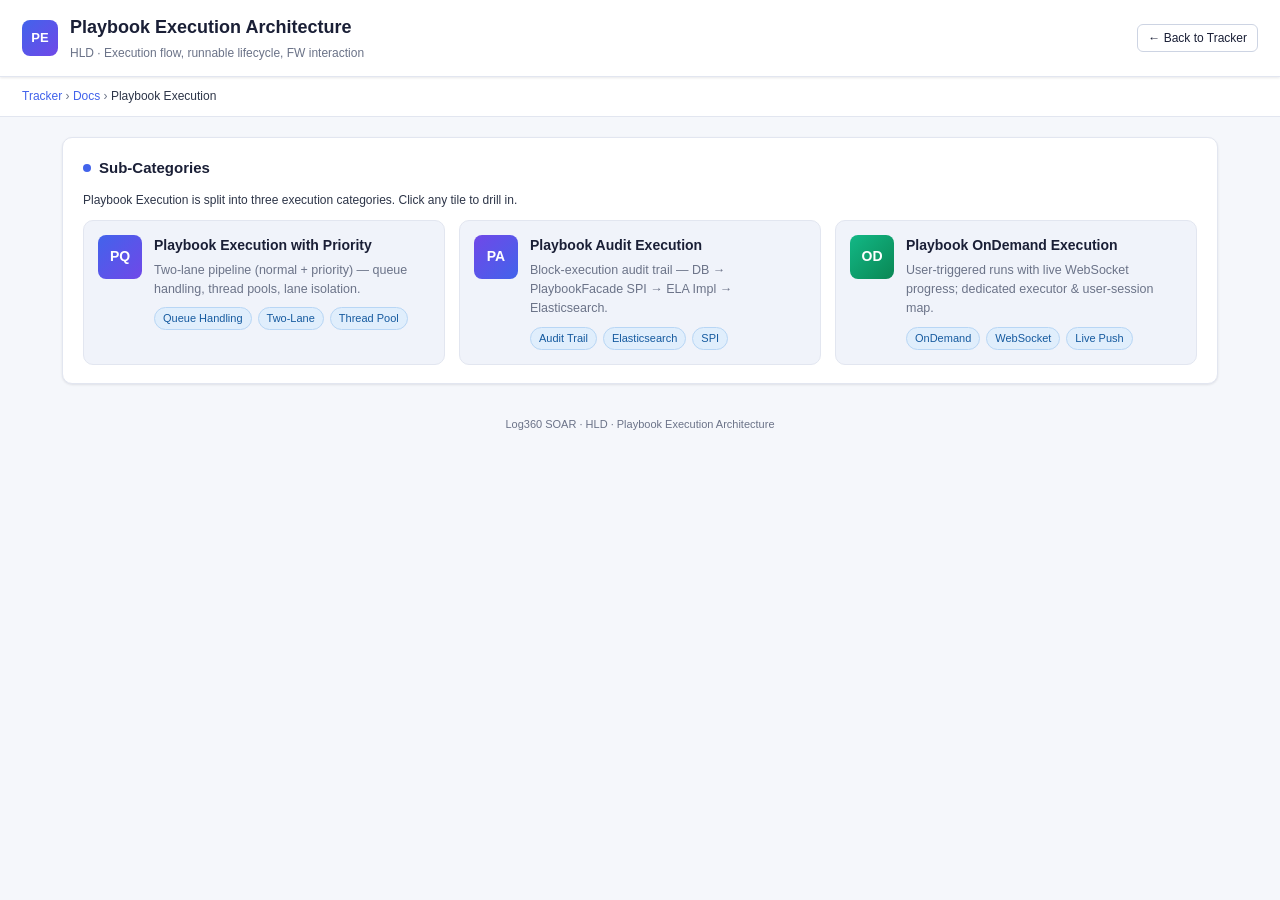
==== docs/playbook-execution/index.html @ b76a2e0a "Playbook Execution UI Changes" ====
<!DOCTYPE html>
<html lang="en">
<head>
<meta charset="UTF-8" />
<meta name="viewport" content="width=device-width,initial-scale=1.0" />
<title>Playbook Execution Architecture | Log360 SOAR</title>
<link rel="stylesheet" href="doc.css" />
</head>
<body>

<header class="app-header">
  <div class="title">
    <div class="logo">PE</div>
    <div>
      <h1>Playbook Execution Architecture</h1>
      <div class="sub">HLD · Execution flow, runnable lifecycle, FW interaction</div>
    </div>
  </div>
  <div class="actions">
    <a class="btn" href="../../index.html">← Back to Tracker</a>
  </div>
</header>

<nav class="crumbs">
  <a href="../../index.html">Tracker</a> ›
  <a href="../../index.html#tab-docs">Docs</a> ›
  <span>Playbook Execution</span>
</nav>

<main>
  <section class="card">
    <h2><span class="dot"></span> Sub-Categories</h2>
    <p class="muted">Playbook Execution is split into three execution categories. Click any tile to drill in.</p>
    <div class="tile-grid">

      <a class="doc-tile-lg" href="priority/index.html">
        <div class="tile-icon" style="background:linear-gradient(135deg,#4263eb,#7048e8);">PQ</div>
        <div>
          <div class="tile-name">Playbook Execution with Priority</div>
          <div class="tile-desc">Two-lane pipeline (normal + priority) — queue handling, thread pools, lane isolation.</div>
          <div class="tile-meta">
            <span class="chip info">Queue Handling</span>
            <span class="chip info">Two-Lane</span>
            <span class="chip info">Thread Pool</span>
          </div>
        </div>
      </a>

      <a class="doc-tile-lg" href="audit/index.html">
        <div class="tile-icon" style="background:linear-gradient(135deg,#7048e8,#4263eb);">PA</div>
        <div>
          <div class="tile-name">Playbook Audit Execution</div>
          <div class="tile-desc">Block-execution audit trail — DB → PlaybookFacade SPI → ELA Impl → Elasticsearch.</div>
          <div class="tile-meta">
            <span class="chip info">Audit Trail</span>
            <span class="chip info">Elasticsearch</span>
            <span class="chip info">SPI</span>
          </div>
        </div>
      </a>

      <a class="doc-tile-lg" href="ondemand/index.html">
        <div class="tile-icon" style="background:linear-gradient(135deg,#12b886,#0a8754);">OD</div>
        <div>
          <div class="tile-name">Playbook OnDemand Execution</div>
          <div class="tile-desc">User-triggered runs with live WebSocket progress; dedicated executor &amp; user-session map.</div>
          <div class="tile-meta">
            <span class="chip info">OnDemand</span>
            <span class="chip info">WebSocket</span>
            <span class="chip info">Live Push</span>
          </div>
        </div>
      </a>

    </div>
  </section>

  <footer class="doc-footer">
    Log360 SOAR · HLD · Playbook Execution Architecture
  </footer>
</main>
</body>
</html>
---- docs/playbook-execution/doc.css ----
/* Shared doc styling — mirrors tracker index.html theme */
:root {
  --bg: #f5f7fb;
  --panel: #ffffff;
  --panel-2: #f0f3fa;
  --border: #e2e6f0;
  --border-strong: #cdd4e3;
  --text: #1a1f36;
  --text-2: #2d3548;
  --muted: #6b7388;
  --accent: #4263eb;
  --accent-2: #7048e8;
  --ok: #12b886;
  --warn: #f59f00;
  --bad: #e03131;
  --info: #1c7ed6;
  --chip: #eef1f8;
  --shadow: 0 1px 3px rgba(15,23,42,0.06), 0 1px 2px rgba(15,23,42,0.04);
  --shadow-lg: 0 4px 12px rgba(15,23,42,0.08);
}
* { box-sizing: border-box; }
html, body {
  margin: 0; padding: 0;
  background: var(--bg);
  color: var(--text);
  font-family: -apple-system, BlinkMacSystemFont, "Segoe UI", Roboto, "Helvetica Neue", Arial, sans-serif;
  font-size: 13px;
  line-height: 1.55;
}
a { color: var(--accent); text-decoration: none; }
a:hover { text-decoration: underline; }
code {
  font-family: ui-monospace, SFMono-Regular, "SF Mono", Menlo, Consolas, monospace;
  background: var(--panel-2);
  border: 1px solid var(--border);
  border-radius: 4px;
  padding: 1px 5px;
  font-size: 12px;
  color: var(--text-2);
}

header.app-header {
  display: flex; align-items: center; justify-content: space-between;
  padding: 14px 22px;
  background: #ffffff;
  border-bottom: 1px solid var(--border);
  position: sticky; top: 0; z-index: 20;
  box-shadow: var(--shadow);
}
header.app-header .title { display: flex; align-items: center; gap: 12px; }
header.app-header h1 { margin: 0; font-size: 18px; font-weight: 600; color: var(--text); }
header.app-header .sub { color: var(--muted); font-size: 12px; margin-top: 2px; }
.logo {
  width: 36px; height: 36px; border-radius: 8px;
  background: linear-gradient(135deg, var(--accent) 0%, var(--accent-2) 100%);
  display: inline-flex; align-items: center; justify-content: center;
  font-weight: 700; color: white; font-size: 13px;
}
.btn {
  background: #ffffff; color: var(--text); border: 1px solid var(--border-strong);
  border-radius: 6px; padding: 6px 10px; cursor: pointer; font-size: 12px;
}
.btn:hover { background: var(--panel-2); border-color: var(--accent); text-decoration: none; }

nav.crumbs {
  padding: 10px 22px; background: #fff; border-bottom: 1px solid var(--border);
  font-size: 12px; color: var(--muted);
}
nav.crumbs a { color: var(--accent); }
nav.crumbs span { color: var(--text-2); font-weight: 500; }

/* Two-column layout: main content + sticky right rail TOC */
.layout {
  display: grid;
  grid-template-columns: minmax(0, 1fr) 240px;
  gap: 28px;
  max-width: 1320px;
  margin: 0 auto;
  padding: 20px 22px 60px;
  align-items: start;
}
.layout > main { padding: 0; max-width: none; }
.toc-rail {
  position: sticky;
  top: 96px; /* below sticky header + crumbs */
  align-self: start;
  background: var(--panel);
  border: 1px solid var(--border);
  border-radius: 10px;
  padding: 14px 14px 12px;
  box-shadow: var(--shadow);
  max-height: calc(100vh - 120px);
  overflow-y: auto;
}
.toc-title {
  font-size: 11px; text-transform: uppercase; letter-spacing: 0.6px;
  color: var(--muted); font-weight: 600; margin-bottom: 8px;
  padding-bottom: 8px; border-bottom: 1px solid var(--border);
}
.toc-list { display: flex; flex-direction: column; gap: 2px; }
.toc-link {
  display: block;
  padding: 6px 10px;
  font-size: 12px;
  color: var(--text-2);
  border-left: 2px solid transparent;
  border-radius: 0 6px 6px 0;
  margin-left: -2px;
  transition: background .12s, color .12s, border-color .12s;
}
.toc-link:hover {
  background: var(--panel-2);
  color: var(--text);
  text-decoration: none;
}
.toc-link.active {
  color: var(--accent);
  border-left-color: var(--accent);
  background: #eef3ff;
  font-weight: 500;
}
@media (max-width: 960px) {
  .layout { grid-template-columns: 1fr; }
  .toc-rail {
    position: static;
    max-height: none;
    order: -1; /* show TOC at top on narrow screens */
  }
}

main { padding: 20px 22px 60px; max-width: 1200px; margin: 0 auto; }

.card {
  background: var(--panel); border: 1px solid var(--border);
  border-radius: 10px; padding: 18px 20px;
  box-shadow: var(--shadow);
  margin-bottom: 16px;
}
.card h2 {
  margin: 0 0 12px; font-size: 15px; font-weight: 600; color: var(--text);
  display: flex; align-items: center; gap: 8px;
}
.card h2 .dot { width: 8px; height: 8px; border-radius: 50%; background: var(--accent); }
.card h3.sub-h { margin: 14px 0 6px; font-size: 13px; color: var(--text-2); }
.card p { margin: 6px 0 10px; color: var(--text-2); }
.card p:last-child { margin-bottom: 0; }
.muted { color: var(--muted); font-size: 12px; }

ul.bullet, ol.numbered { margin: 6px 0 0; padding-left: 20px; color: var(--text-2); }
ul.bullet li, ol.numbered li { margin-bottom: 8px; }
ol.numbered li b { color: var(--text); }

.kv-grid { display: grid; grid-template-columns: 1fr 1fr; gap: 12px; }
@media (max-width: 800px) { .kv-grid { grid-template-columns: 1fr; } }
.kv {
  background: var(--panel-2);
  border: 1px solid var(--border);
  border-radius: 8px;
  padding: 10px 12px;
}
.kv .k { font-weight: 600; color: var(--text); margin-bottom: 4px; font-size: 12px; }
.kv .v { color: var(--text-2); font-size: 12.5px; }

table.params {
  width: 100%; border-collapse: collapse; margin-top: 6px;
  border: 1px solid var(--border); border-radius: 8px; overflow: hidden;
}
table.params th {
  background: var(--text-2); color: #fff;
  padding: 10px 12px; text-align: left; font-size: 12px; font-weight: 600;
}
table.params td {
  padding: 10px 12px; border-top: 1px solid var(--border);
  font-size: 12.5px; vertical-align: top;
}
table.params tr:nth-child(even) td { background: var(--panel-2); }
table.params .resolve { color: var(--accent); font-family: ui-monospace, Menlo, Consolas, monospace; font-size: 12px; }

.chain {
  display: flex; flex-wrap: wrap; align-items: stretch; gap: 8px;
  margin-top: 8px;
}
.chain-step {
  background: var(--panel-2);
  border: 1px solid var(--border-strong);
  border-radius: 8px; padding: 8px 12px;
  font-size: 12px; min-width: 140px;
}
.chain-arrow { display: flex; align-items: center; color: var(--accent); font-size: 16px; font-weight: 600; }

img.diagram {
  width: 100%; height: auto; display: block;
  border: 1px solid var(--border);
  border-radius: 8px;
  background: #fff;
  margin-top: 6px;
}

.tile-grid {
  display: grid; gap: 14px;
  grid-template-columns: repeat(auto-fit, minmax(280px, 1fr));
  margin-top: 4px;
}
a.doc-tile-lg {
  display: flex; align-items: flex-start; gap: 12px;
  background: var(--panel-2);
  border: 1px solid var(--border);
  border-radius: 10px;
  padding: 14px;
  color: var(--text);
  text-decoration: none !important;
  transition: border-color .15s, box-shadow .15s, transform .1s;
}
a.doc-tile-lg:hover {
  border-color: var(--accent);
  box-shadow: var(--shadow-lg);
  transform: translateY(-1px);
  text-decoration: none;
}
.tile-icon {
  width: 44px; height: 44px; border-radius: 8px;
  display: inline-flex; align-items: center; justify-content: center;
  color: #fff; font-weight: 700; font-size: 14px;
  flex-shrink: 0;
}
.tile-name { font-weight: 600; font-size: 14px; margin-bottom: 4px; }
.tile-desc { color: var(--muted); font-size: 12.5px; margin-bottom: 8px; }
.tile-meta { display: flex; flex-wrap: wrap; gap: 6px; }

.chip {
  display: inline-block; padding: 2px 8px; border-radius: 12px;
  font-size: 11px; font-weight: 500; background: var(--chip);
  border: 1px solid var(--border-strong); color: var(--text-2);
}
.chip.info { background: #e0eefc; color: #155a9f; border-color: #b8d6f5; }

pre.tree {
  background: var(--panel-2);
  border: 1px solid var(--border);
  border-radius: 8px;
  padding: 12px 14px;
  font-family: ui-monospace, SFMono-Regular, "SF Mono", Menlo, Consolas, monospace;
  font-size: 12px;
  color: var(--text-2);
  overflow-x: auto;
  margin: 0 0 8px;
}

.toc ol { margin: 0; padding-left: 22px; color: var(--text-2); }
.toc ol li { margin-bottom: 4px; }

.doc-footer {
  margin-top: 20px;
  text-align: center;
  color: var(--muted);
  font-size: 11px;
  padding: 12px;
}
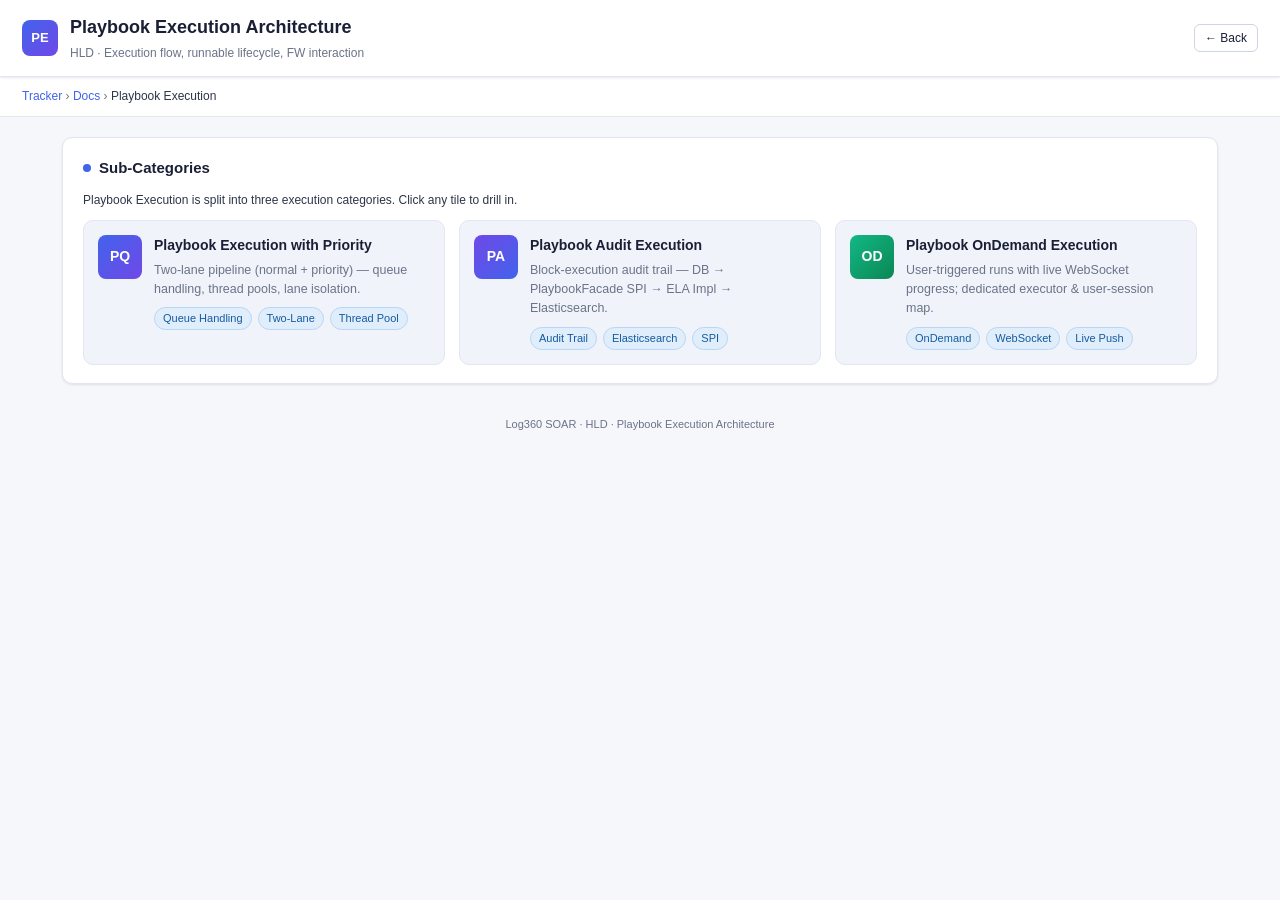
==== commit e06cd717: "Fixed Go back action" ====
--- a/docs/playbook-execution/index.html
+++ b/docs/playbook-execution/index.html
@@ -17,7 +17,7 @@
     </div>
   </div>
   <div class="actions">
-    <a class="btn" href="../../index.html">← Back to Tracker</a>
+    <a class="btn" href="../../index.html" onclick="if(document.referrer&&document.referrer!==window.location.href){event.preventDefault();history.back();}">← Back</a>
   </div>
 </header>
 
